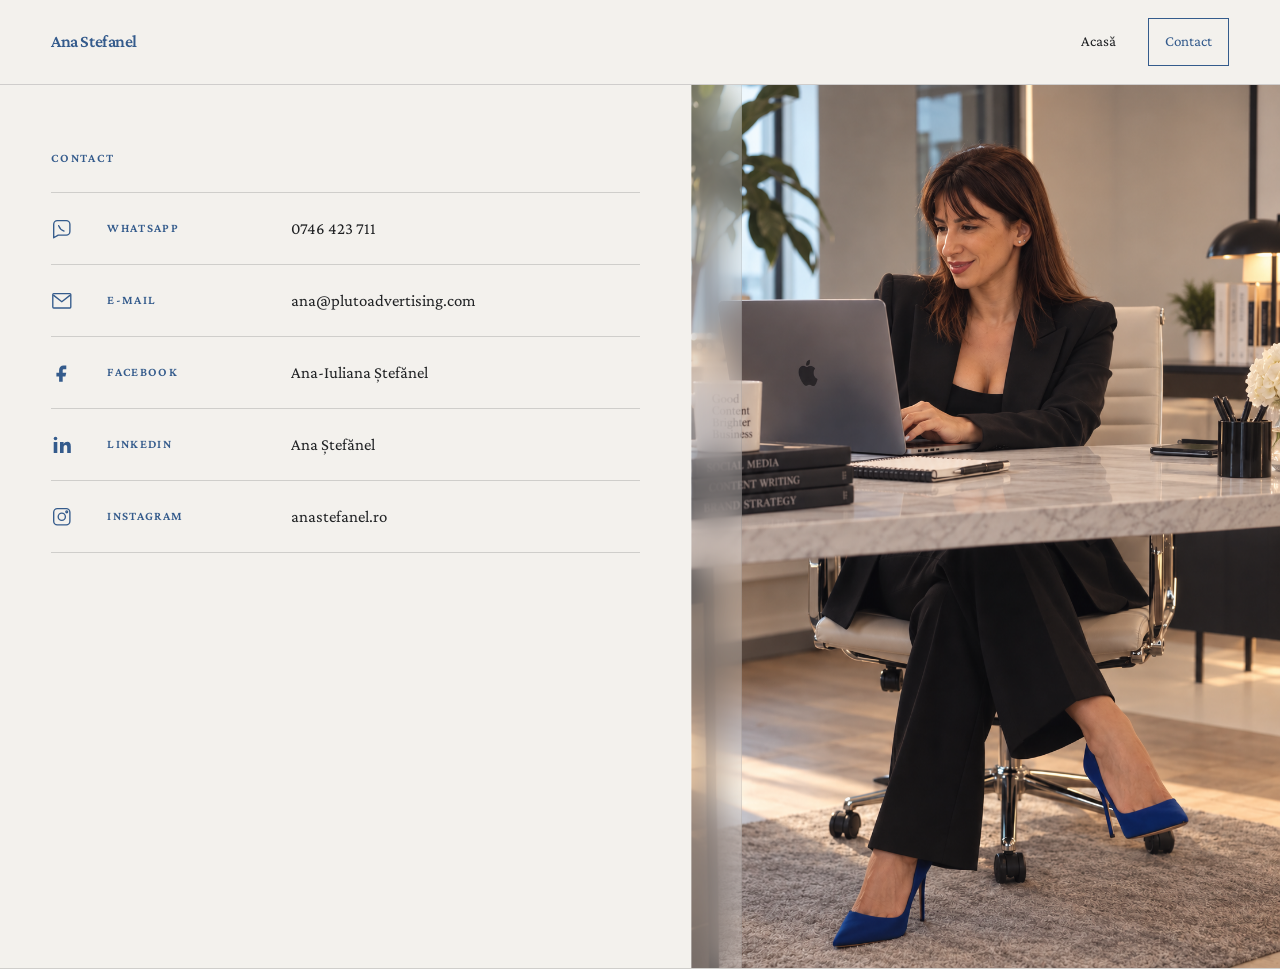
==== public_html/contact.html @ 5b9b6a8d "github actions test' # Conflicts: #	public_html/assets/css/styles.css #	public_html/index.html" ====
<!doctype html>
<html lang="ro">
  <head>
    <meta charset="UTF-8" />
    <meta name="viewport" content="width=device-width, initial-scale=1.0" />
    <meta
      name="description"
      content="Contact Ana Ștefănel — content writer și strategie de conținut."
    />
    <meta name="theme-color" content="#f3f1ed" />
    <title>Contact — Ana Stefanel</title>
    <link
      rel="icon"
      type="image/svg+xml"
      href="assets/icons/favicon.svg"
    />
    <link rel="stylesheet" href="assets/css/styles.css" />
    <script src="assets/js/main.js" defer></script>
  </head>
  <body>
    <a class="skip-link" href="#continut">Sari la conținut</a>

    <header class="site-header">
      <a
        class="brand"
        href="index.html"
        aria-label="Ana Stefanel — pagina principală"
      >
        Ana Stefanel
      </a>

      <button
        class="menu-toggle"
        type="button"
        aria-expanded="false"
        aria-controls="main-navigation"
        data-menu-toggle
      >
        <span>Meniu</span>
        <span class="menu-toggle-lines" aria-hidden="true"></span>
      </button>

      <nav
        class="main-nav"
        id="main-navigation"
        aria-label="Navigare principală"
        data-menu
      >
        <a href="index.html">Acasă</a>
        <a class="nav-contact" href="contact.html" aria-current="page">
          Contact
        </a>
      </nav>

      <div
        class="menu-backdrop"
        data-menu-backdrop
        aria-hidden="true"
      ></div>
    </header>

    <main id="continut">
      <section class="contact-hero" aria-labelledby="contact-page-title">
        <div class="contact-page-copy">
          <p class="eyebrow" id="contact-page-title">Contact</p>

          <address class="contact-methods" aria-label="Date de contact">
            <a
              class="contact-method"
              href="https://wa.me/40746423711"
              target="_blank"
              rel="noopener"
            >
              <svg
                class="contact-icon"
                viewBox="0 0 24 24"
                aria-hidden="true"
                focusable="false"
              >
                <path
                  d="M21 15a4 4 0 0 1-4 4H8l-5 3V7a4 4 0 0 1 4-4h10a4 4 0 0 1 4 4Z"
                />
                <path d="M8.5 8.5c1 3 3 5 6 6" />
              </svg>
              <span class="contact-method-label">WhatsApp</span>
              <span class="contact-method-value">0746 423 711</span>
            </a>

            <a class="contact-method" href="mailto:ana@plutoadvertising.com">
              <svg
                class="contact-icon"
                viewBox="0 0 24 24"
                aria-hidden="true"
                focusable="false"
              >
                <rect x="2" y="4" width="20" height="16" rx="1" />
                <path d="m3 6 9 7 9-7" />
              </svg>
              <span class="contact-method-label">E-mail</span>
              <span class="contact-method-value">ana@plutoadvertising.com</span>
            </a>

            <a
              class="contact-method"
              href="https://www.facebook.com/share/1K6F8VfrfE/?mibextid=wwXIfr"
              target="_blank"
              rel="noopener"
            >
              <svg
                class="contact-icon contact-icon-fill"
                viewBox="0 0 24 24"
                aria-hidden="true"
                focusable="false"
              >
                <path
                  d="M14 8h3V4h-3c-3 0-5 2-5 5v3H6v4h3v6h4v-6h3l1-4h-4V9c0-.6.4-1 1-1Z"
                />
              </svg>
              <span class="contact-method-label">Facebook</span>
              <span class="contact-method-value">Ana-Iuliana Ştefănel</span>
            </a>

            <a
              class="contact-method"
              href="https://www.linkedin.com/in/ana-ștefănel-652488171?utm_source=share_via&amp;utm_content=profile&amp;utm_medium=member_ios"
              target="_blank"
              rel="noopener"
            >
              <svg
                class="contact-icon contact-icon-fill"
                viewBox="0 0 24 24"
                aria-hidden="true"
                focusable="false"
              >
                <circle cx="5" cy="5" r="2" />
                <path
                  d="M3 9h4v12H3zM10 9h4v2c1-1.4 2.4-2.3 4.2-2.3 2.6 0 3.8 1.7 3.8 5V21h-4v-6.3c0-1.5-.5-2.5-1.8-2.5-1.5 0-2.2 1.1-2.2 3V21h-4Z"
                />
              </svg>
              <span class="contact-method-label">LinkedIn</span>
              <span class="contact-method-value">Ana Ștefănel</span>
            </a>

            <a
              class="contact-method"
              href="https://www.instagram.com/anastefanel.ro?stkn=NW5nN29hd3hldzQ5&amp;utm_source=qr"
              target="_blank"
              rel="noopener"
            >
              <svg
                class="contact-icon"
                viewBox="0 0 24 24"
                aria-hidden="true"
                focusable="false"
              >
                <rect x="3" y="3" width="18" height="18" rx="4" />
                <circle cx="12" cy="12" r="4" />
                <circle cx="17.5" cy="6.5" r="1" />
              </svg>
              <span class="contact-method-label">Instagram</span>
              <span class="contact-method-value">anastefanel.ro</span>
            </a>
          </address>
        </div>

        <figure class="contact-photo">
          <img
            src="assets/images/contact.png"
            alt="Ana Ștefănel lucrând la birou"
            width="1024"
            height="1536"
          />
        </figure>
      </section>
    </main>
  </body>
</html>
---- public_html/assets/css/styles.css ----
/* Fonts and shared design values */

@font-face {
  font-family: "Crimson Pro";
  src: url("../fonts/CrimsonPro-Variable.ttf") format("truetype");
  font-style: normal;
  font-weight: 200 900;
  font-display: swap;
}

:root {
  --canvas: #f3f1ed;
  --paper: #faf9f6;
  --stone: #e7e5df;
  --beige: #c9bcae;
  --ink: #202224;
  --muted: #6b6e6c;
  --blue: #345b8c;
  --blue-dark: #263f60;
  --line: rgba(32, 34, 36, 0.17);
  --white: #fffefa;
  --page-pad: clamp(1.25rem, 4vw, 4.75rem);
  --section-gap: clamp(4rem, 10vw, 10rem);
  --border: 1px solid var(--line);
  --border-light: 1px solid rgba(255, 254, 250, 0.22);
  --transition-duration: 160ms;
}

/* Base elements */

*,
*::before,
*::after {
  box-sizing: border-box;
}

html {
  scroll-behavior: smooth;
  scroll-padding-top: 6rem;
}

body {
  margin: 0;
  background: var(--canvas);
  color: var(--ink);
  font-family: "Crimson Pro", Georgia, serif;
  font-size: 1rem;
  line-height: 1.55;
  -webkit-font-smoothing: antialiased;
}

body.menu-open {
  overflow: hidden;
}

a {
  color: inherit;
  text-decoration: none;
}

button,
a {
  -webkit-tap-highlight-color: transparent;
}

img {
  display: block;
  max-width: 100%;
}

p,
h1,
h2 {
  margin-top: 0;
}

h1,
h2 {
  font-weight: 500;
  letter-spacing: -0.045em;
  line-height: 0.99;
}

h2 {
  font-size: clamp(2.3rem, 5vw, 5.1rem);
}

/* Navigation */

.skip-link {
  position: fixed;
  z-index: 100;
  top: 0.75rem;
  left: 0.75rem;
  padding: 0.75rem 1rem;
  background: var(--ink);
  color: var(--white);
  transform: translateY(-180%);
}

.skip-link:focus {
  transform: translateY(0);
}

.site-header {
  position: sticky;
  top: 0;
  z-index: 20;
  border-bottom: var(--border);
  background: rgba(243, 241, 237, 0.94);
  width: 100%;
  min-height: calc(5.25rem + 1px);
  padding: 0 var(--page-pad);
  display: flex;
  align-items: center;
  justify-content: space-between;
  gap: 2rem;
}

.brand {
  color: var(--blue);
  font-size: 1.1rem;
  font-weight: 600;
  letter-spacing: -0.025em;
  white-space: nowrap;
}

.main-nav {
  display: flex;
  align-items: center;
  gap: clamp(1.15rem, 2.5vw, 2.5rem);
  font-size: 0.94rem;
}

.main-nav a {
  border-bottom: 1px solid transparent;
}

.main-nav a:hover,
.main-nav a:focus-visible,
.main-nav a[aria-current="page"] {
  border-color: currentColor;
}

.main-nav .nav-contact {
  padding: 0.7rem 1rem;
  border: 1px solid var(--blue);
  color: var(--blue);
}

.main-nav .nav-contact:hover,
.main-nav .nav-contact:focus-visible {
  background: var(--blue);
  color: var(--white);
}

.menu-toggle,
.menu-backdrop {
  display: none;
}

/* Hero layouts and shared components */

.hero,
.contact-hero {
  min-height: calc(100vh - 5.25rem);
  display: grid;
  grid-template-columns: minmax(0, 1.08fr) minmax(24rem, 0.92fr);
  border-bottom: var(--border);
}

.hero-copy {
  padding: clamp(5rem, 9vw, 9rem) var(--page-pad) clamp(4rem, 8vw, 8rem);
  display: flex;
  flex-direction: column;
  justify-content: center;
}

.eyebrow {
  margin-bottom: 1.5rem;
  color: var(--blue);
  font-size: 0.78rem;
  font-weight: 600;
  letter-spacing: 0.14em;
  text-transform: uppercase;
}

.hero h1 {
  max-width: 11ch;
  margin-bottom: 2rem;
  font-size: clamp(3.8rem, 7.5vw, 8rem);
}

.hero-intro {
  max-width: 42rem;
  margin-bottom: 2.25rem;
  color: #454847;
  font-size: clamp(1.05rem, 1.45vw, 1.28rem);
}

.hero-actions {
  display: flex;
  align-items: center;
  gap: 1.5rem;
  flex-wrap: wrap;
}

.button {
  min-height: 3.25rem;
  padding: 0.85rem 1.25rem;
  display: inline-flex;
  align-items: center;
  justify-content: center;
  border: 1px solid transparent;
  font-weight: 500;
  transition:
    background-color var(--transition-duration) ease,
    color var(--transition-duration) ease,
    border-color var(--transition-duration) ease;
}

.button-primary {
  background: var(--blue);
  color: var(--white);
}

.button-primary:hover,
.button-primary:focus-visible {
  background: var(--blue-dark);
}

.hero-media,
.contact-photo {
  position: relative;
  margin: 0;
  overflow: hidden;
  background: var(--stone);
}

.hero-media {
  min-height: 42rem;
}

.hero-media img,
.contact-photo img {
  width: 100%;
  height: 100%;
  object-fit: cover;
}

.hero-media img {
  object-position: 54% center;
}

.hero-media::before,
.contact-photo::before {
  content: "";
  position: absolute;
  z-index: 1;
  inset: 0 auto 0 0;
  width: clamp(1.5rem, 4vw, 4rem);
  background: rgba(243, 241, 237, 0.3);
  border-left: 1px solid rgba(255, 255, 255, 0.32);
  border-right: 1px solid rgba(32, 34, 36, 0.08);
  -webkit-backdrop-filter: blur(16px);
  backdrop-filter: blur(16px);
  pointer-events: none;
}

/* Homepage sections */

.section {
  padding: clamp(5.5rem, 10vw, 10rem) var(--page-pad);
}

.section-contrast {
  background: var(--paper);
}

.section-heading {
  max-width: 56rem;
}

.section-heading h2 {
  margin-bottom: 1.75rem;
}

.fit-section {
  display: grid;
  grid-template-columns: minmax(0, 1.1fr) minmax(19rem, 0.9fr);
  gap: clamp(3rem, 9vw, 9rem);
}

.fit-section .section-heading h2 {
  max-width: 12ch;
}

.fit-list {
  align-self: center;
  border-top: var(--border);
}

.fit-list p {
  margin: 0;
  padding: 1.4rem 0;
  border-bottom: var(--border);
  font-size: 1.12rem;
}

.section-conclusion {
  grid-column: 2;
  margin: -1.5rem 0 0;
  color: var(--blue);
  font-weight: 500;
}

.services,
.industries {
  display: grid;
  grid-template-columns: minmax(18rem, 0.75fr) minmax(28rem, 1.25fr);
  gap: var(--section-gap);
}

.section-heading-wide h2,
.collaboration .section-heading h2 {
  max-width: 10ch;
}

.section-heading-wide .services-lead {
  max-width: 40rem;
  margin-bottom: clamp(3rem, 7vw, 6rem);
  color: var(--muted);
  font-size: 1.12rem;
}

.service-list-column > .eyebrow {
  margin-bottom: 1rem;
}

.service-list,
.principles {
  margin: 0;
  padding: 0;
  list-style: none;
  border-top: var(--border);
}

.service-list li {
  padding: 1.5rem 0;
  border-bottom: var(--border);
}

.service-list span {
  font-size: 1.08rem;
  font-weight: 500;
}

.disclaimer {
  grid-column: 1 / -1;
  max-width: 58rem;
  margin-top: clamp(2rem, 5vw, 5rem);
  padding: 2rem 0 0;
  border-top: var(--border);
}

.disclaimer > p:not(.eyebrow) {
  margin-bottom: 0;
  color: var(--muted);
}

.disclaimer-link {
  margin-top: 1.5rem;
  display: inline-block;
  color: var(--blue);
}

.statement {
  min-height: 70vh;
  padding: clamp(6rem, 12vw, 12rem) var(--page-pad);
  display: flex;
  flex-direction: column;
  justify-content: center;
  background: var(--blue);
  color: var(--white);
}

.statement > p {
  margin-bottom: 0.75rem;
  color: rgba(255, 254, 250, 0.66);
  font-size: clamp(1.15rem, 2vw, 1.6rem);
}

.statement h2 {
  max-width: 12ch;
  margin-bottom: 3rem;
  font-size: clamp(3.5rem, 8vw, 8.5rem);
}

.text-link {
  width: fit-content;
  padding-bottom: 0.4rem;
  border-bottom: 1px solid currentColor;
}

.industry-list {
  margin: 0;
  padding: 0;
  display: grid;
  grid-template-columns: repeat(2, minmax(0, 1fr));
  list-style: none;
  border-top: var(--border);
}

.industry-list li {
  padding: 1.15rem 0;
  border-bottom: var(--border);
}

.industry-list li:nth-child(odd) {
  padding-right: 1.5rem;
}

.industry-list li:nth-child(even) {
  padding-left: 1.5rem;
  border-left: var(--border);
}

.industries-note,
.collaboration-note {
  grid-column: 2;
  max-width: 42rem;
  margin: 0;
  color: var(--muted);
}

.industries-emphasis {
  margin-top: 0.65rem;
  display: block;
  color: var(--ink);
  font-size: clamp(1.75rem, 3vw, 2.8rem);
  font-weight: 500;
  letter-spacing: -0.035em;
  line-height: 1.05;
}

.experience {
  display: grid;
  grid-template-columns: minmax(0, 62rem);
  justify-content: center;
  gap: 0;
}

.experience-lead h2 {
  max-width: 16ch;
  margin-bottom: 2rem;
}

.experience-lead ul {
  margin: 0;
  padding: 1.5rem 0 0 1.2rem;
  border-top: var(--border);
  color: var(--muted);
}

.experience-lead li + li {
  margin-top: 0.65rem;
}

.experience-copy {
  margin-top: clamp(3rem, 5vw, 4.5rem);
  padding: clamp(2rem, 5vw, 4rem);
  background: var(--stone);
  border-left: 0.3rem solid var(--beige);
}

.experience-copy > p:not(.eyebrow) {
  max-width: 44rem;
  color: var(--muted);
  font-size: 1.1rem;
}

.experience-copy .strong-copy {
  margin-top: 2.5rem;
  padding-top: 2rem;
  border-top: var(--border);
  color: var(--ink);
  font-weight: 500;
}

.collaboration {
  display: grid;
  grid-template-columns: minmax(18rem, 0.8fr) minmax(28rem, 1.2fr);
  gap: var(--section-gap);
}

.principles li {
  padding: 1.45rem 0;
  border-bottom: var(--border);
  font-size: 1.1rem;
}

.collaboration-note .text-link {
  margin-top: 1rem;
  display: inline-block;
  color: var(--blue);
}

.section-blue {
  display: grid;
  grid-template-columns: minmax(18rem, 0.9fr) minmax(28rem, 1.1fr);
  gap: var(--section-gap);
  background: var(--blue-dark);
  color: var(--white);
}

.section-blue .eyebrow {
  color: var(--beige);
}

.section-blue h2 {
  max-width: 9ch;
}

.ai-copy {
  align-self: end;
  max-width: 40rem;
  color: rgba(255, 254, 250, 0.76);
  font-size: 1.2rem;
}

.ai-copy p:last-child {
  margin-bottom: 0;
}

.ai-copy ul {
  margin: 0 0 2.25rem;
  padding: 0 0 1.5rem 1.2rem;
  border-bottom: var(--border-light);
}

.ai-copy li + li {
  margin-top: 0.55rem;
}

.pricing {
  display: grid;
  grid-template-columns: minmax(22rem, 1.15fr) minmax(20rem, 0.85fr);
  gap: var(--section-gap);
}

.pricing-main h2 {
  margin-bottom: 2rem;
}

.pricing-main h2 span {
  color: var(--blue);
}

.pricing-main > p:not(.eyebrow) {
  max-width: 38rem;
  margin-bottom: 2rem;
  color: var(--muted);
  font-size: 1.08rem;
}

.pricing-detail {
  align-self: end;
  padding: 2rem 0;
  border-top: var(--border);
  border-bottom: var(--border);
}

.pricing-detail ul {
  margin: 1.25rem 0 0;
  padding-left: 1.15rem;
}

.pricing-detail li + li {
  margin-top: 0.6rem;
}

.contact-section {
  padding: clamp(6rem, 12vw, 12rem) var(--page-pad);
  background: var(--ink);
  color: var(--white);
}

.contact-section h2 {
  max-width: 17ch;
  margin-bottom: 2rem;
  font-size: clamp(3rem, 7vw, 7.2rem);
}

.contact-section > p:not(.eyebrow) {
  margin-bottom: 2.25rem;
  color: rgba(255, 254, 250, 0.68);
  font-size: 1.15rem;
}

.contact-values {
  max-width: 38rem;
  margin: -1rem 0 2.25rem;
  padding: 0;
  list-style: none;
  border-top: var(--border-light);
}

.contact-values li {
  padding: 0.8rem 0;
  border-bottom: var(--border-light);
  font-size: 1.08rem;
}

.button-light {
  background: var(--white);
  color: var(--ink);
}

.button-light:hover,
.button-light:focus-visible {
  background: var(--beige);
}

/* Contact page */

.contact-page-copy {
  padding: clamp(3rem, 5vw, 5rem) var(--page-pad);
  display: flex;
  flex-direction: column;
  justify-content: flex-start;
}

.contact-methods {
  max-width: 44rem;
  font-style: normal;
  border-top: var(--border);
}

.contact-method {
  min-height: 4.5rem;
  padding: 1rem 0;
  display: grid;
  grid-template-columns: 2.5rem minmax(7rem, 0.65fr) minmax(12rem, 1.35fr);
  align-items: center;
  gap: 1rem;
  border-bottom: var(--border);
}

a.contact-method:hover .contact-method-value,
a.contact-method:focus-visible .contact-method-value {
  color: var(--blue);
}

.contact-icon {
  width: 1.35rem;
  height: 1.35rem;
  fill: none;
  stroke: var(--blue);
  stroke-width: 1.5;
  stroke-linecap: round;
  stroke-linejoin: round;
}

.contact-icon-fill {
  fill: var(--blue);
  stroke: none;
}

.contact-method-label {
  color: var(--blue);
  font-size: 0.78rem;
  font-weight: 600;
  letter-spacing: 0.11em;
  text-transform: uppercase;
}

.contact-method-value {
  color: var(--ink);
  font-size: 1.05rem;
  transition: color var(--transition-duration) ease;
}

.contact-photo {
  min-height: 44rem;
}

/* Footer and keyboard focus */

.site-footer {
  padding: 1.25rem var(--page-pad);
  display: flex;
  align-items: center;
  justify-content: space-between;
  gap: 1.5rem;
  background: var(--stone);
  border-top: var(--border);
  font-size: 0.95rem;
}

.footer-details {
  margin: 0;
  display: flex;
  align-items: center;
  justify-content: flex-end;
  color: var(--muted);
  font-style: normal;
}

.footer-details > * {
  padding: 0 1rem;
  border-left: var(--border);
  white-space: nowrap;
}

.footer-details > *:last-child {
  padding-right: 0;
}

.footer-details a {
  border-bottom: 1px solid transparent;
}

.footer-details a:hover,
.footer-details a:focus-visible {
  color: var(--ink);
  border-color: currentColor;
}

:focus-visible {
  outline: 2px solid var(--blue);
  outline-offset: 4px;
}

/* Responsive layouts */

@media (max-width: 980px) {
  .hero,
  .contact-hero {
    grid-template-columns: 1fr;
  }

  .hero-copy {
    min-height: 70vh;
  }

  .hero-media {
    min-height: min(78vh, 48rem);
  }

  .hero-media::before,
  .contact-photo::before {
    inset: 0 0 auto;
    width: auto;
    height: 2.5rem;
    border: 0;
    border-top: 1px solid rgba(255, 255, 255, 0.32);
    border-bottom: 1px solid rgba(32, 34, 36, 0.08);
  }

  .contact-photo {
    min-height: min(82vh, 52rem);
  }

  .fit-section,
  .services,
  .industries,
  .experience,
  .collaboration,
  .section-blue,
  .pricing {
    grid-template-columns: 1fr;
  }

  .section-conclusion,
  .collaboration-note,
  .industries-note {
    grid-column: 1;
  }

  .services,
  .industries,
  .experience,
  .collaboration,
  .section-blue,
  .pricing {
    gap: 3.5rem;
  }

  .ai-copy {
    align-self: start;
  }
}

@media (max-width: 760px) {
  .site-header {
    min-height: calc(4.75rem + 1px);
  }

  .menu-toggle {
    padding: 0.5rem 0;
    display: flex;
    align-items: center;
    gap: 0.65rem;
    border: 0;
    background: transparent;
    color: var(--ink);
    font: inherit;
  }

  .menu-toggle-lines,
  .menu-toggle-lines::before {
    width: 1.3rem;
    height: 1px;
    display: block;
    background: currentColor;
    transition: transform var(--transition-duration) ease;
  }

  .menu-toggle-lines {
    position: relative;
  }

  .menu-toggle-lines::before {
    content: "";
    position: absolute;
    top: -0.35rem;
  }

  .menu-toggle[aria-expanded="true"] .menu-toggle-lines {
    transform: rotate(45deg);
  }

  .menu-toggle[aria-expanded="true"] .menu-toggle-lines::before {
    top: 0;
    transform: rotate(90deg);
  }

  .main-nav {
    position: fixed;
    z-index: 19;
    inset: 4.75rem 0 auto;
    padding: 2.25rem var(--page-pad) 3rem;
    display: none;
    flex-direction: column;
    align-items: flex-start;
    gap: 1.25rem;
    background: var(--canvas);
    border-bottom: var(--border);
    font-size: 1.35rem;
  }

  .main-nav.is-open {
    display: flex;
  }

  .menu-backdrop {
    position: fixed;
    z-index: 18;
    inset: 4.75rem 0 0;
  }

  body.menu-open .menu-backdrop {
    display: block;
  }

  .main-nav .nav-contact {
    margin-top: 0.5rem;
    font-size: 1rem;
  }

  .hero {
    min-height: auto;
  }

  .hero-copy {
    min-height: auto;
    padding-top: 5.5rem;
    padding-bottom: 4.5rem;
  }

  .hero h1 {
    font-size: clamp(3.2rem, 16vw, 5rem);
  }

  .hero-media {
    min-height: 31rem;
  }

  .contact-page-copy {
    padding-top: 3.5rem;
    padding-bottom: 4.5rem;
  }

  .contact-method {
    grid-template-columns: 2.25rem minmax(0, 1fr);
    gap: 0.7rem 1rem;
  }

  .contact-method-value {
    grid-column: 2;
  }

  .contact-photo {
    min-height: 38rem;
  }

  .industry-list {
    grid-template-columns: 1fr;
  }

  .industry-list li:nth-child(odd),
  .industry-list li:nth-child(even) {
    padding-right: 0;
    padding-left: 0;
    border-left: 0;
  }

  .site-footer {
    padding-top: 1.5rem;
    padding-bottom: 1.5rem;
    align-items: flex-start;
    flex-direction: column;
    gap: 1rem;
  }

  .footer-details {
    width: 100%;
    justify-content: flex-start;
    flex-wrap: wrap;
    row-gap: 0.65rem;
  }

  .footer-details > *:first-child {
    padding-left: 0;
    border-left: 0;
  }
}

@media (max-width: 520px) {
  .hero-actions {
    align-items: flex-start;
    flex-direction: column;
  }

  .button {
    width: 100%;
  }

  .statement {
    min-height: 60vh;
  }

  .footer-details > * {
    padding-right: 0.7rem;
    padding-left: 0.7rem;
  }
}

@media (prefers-reduced-motion: reduce) {
  html {
    scroll-behavior: auto;
  }

  :root {
    --transition-duration: 0.01ms;
  }
}
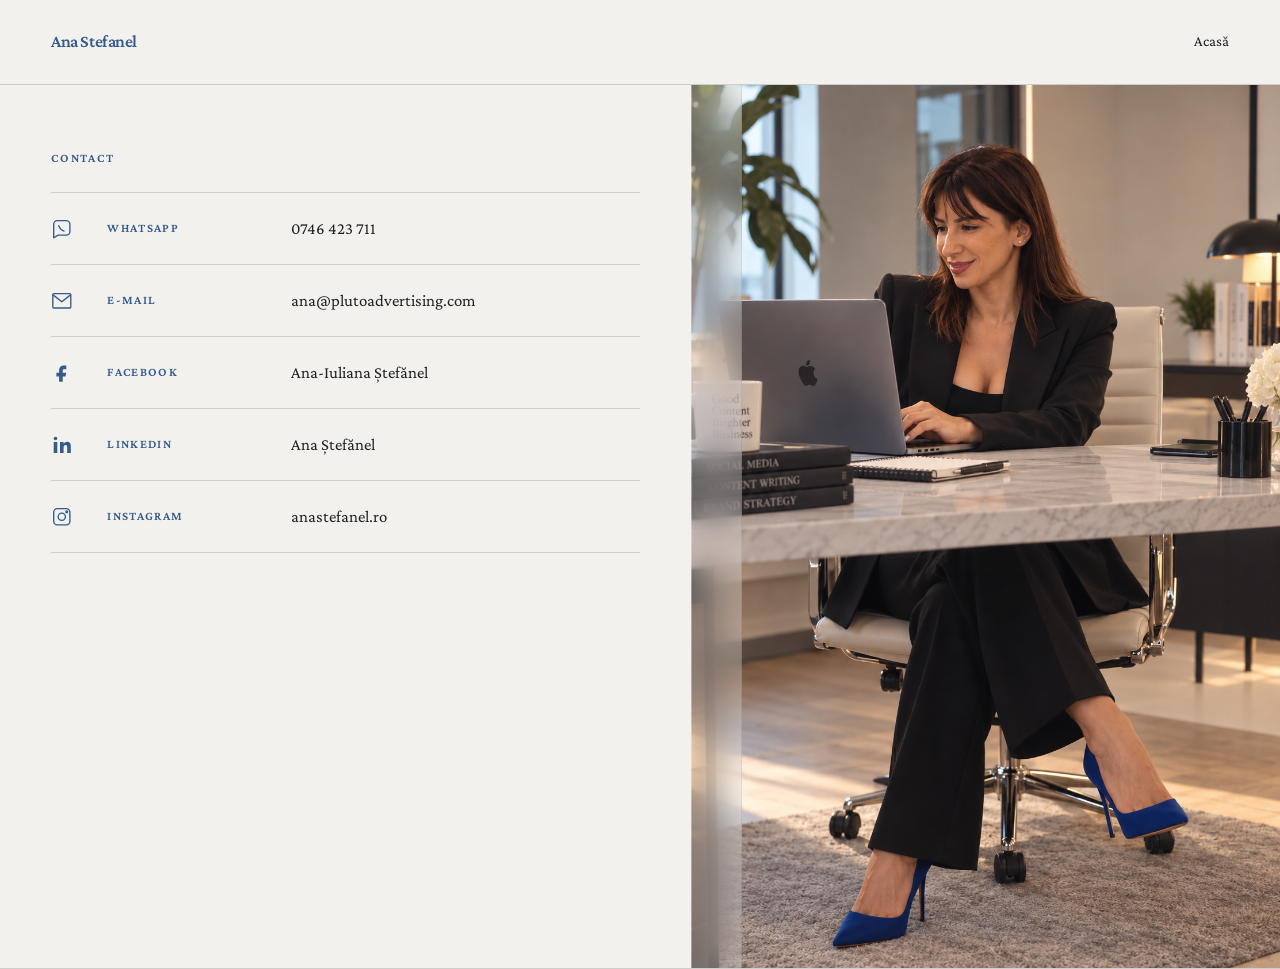
==== commit 989dd779: "Remove redundant contact navigation link" ====
--- a/public_html/contact.html
+++ b/public_html/contact.html
@@ -47,9 +47,6 @@
         data-menu
       >
         <a href="index.html">Acasă</a>
-        <a class="nav-contact" href="contact.html" aria-current="page">
-          Contact
-        </a>
       </nav>
 
       <div
